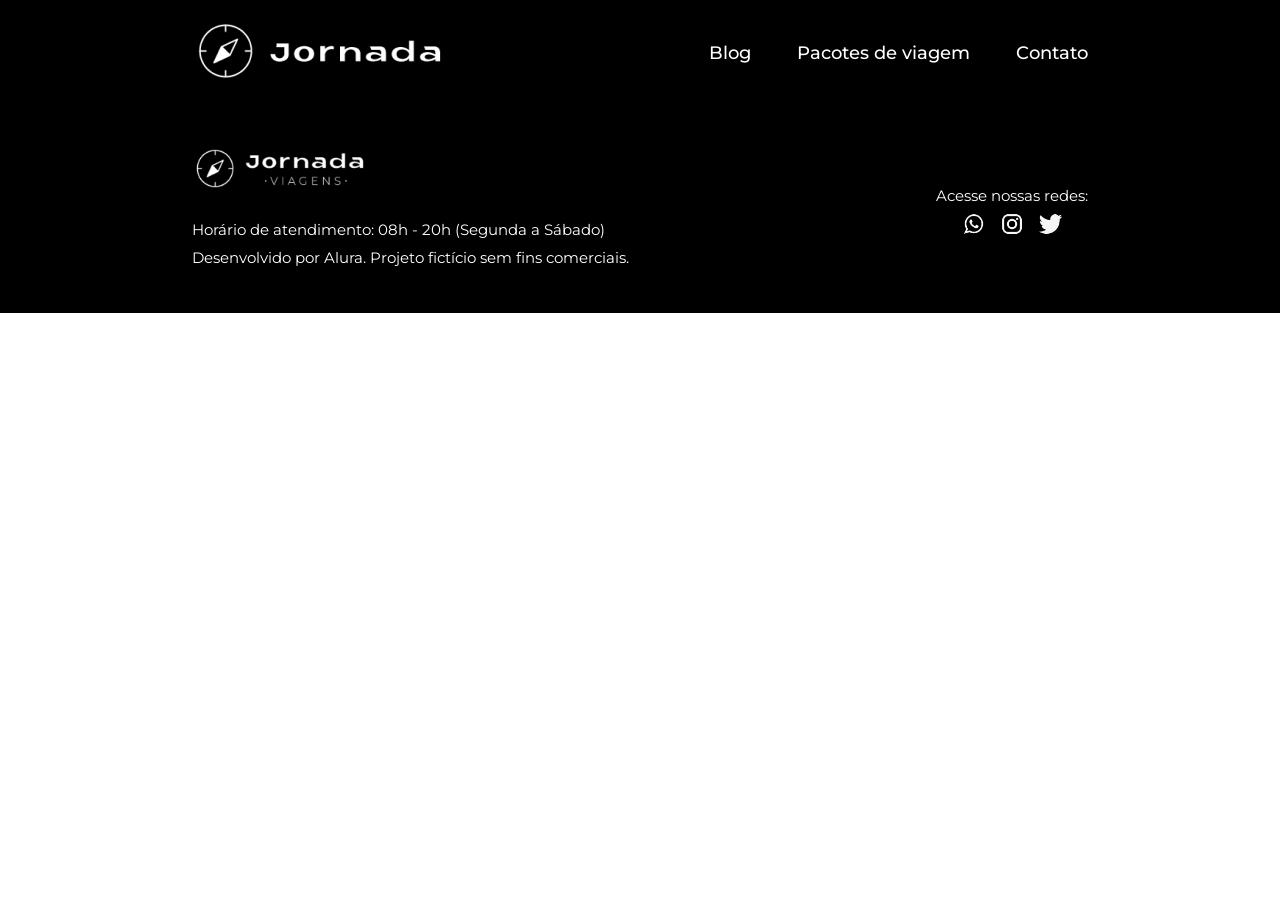
==== blog.html @ e43a86b0 "feat: adiciona estrutua inicial e adiciona header e footer" ====
<!doctype html>
<html lang="pt-br">
  <head>
    <meta charset="UTF-8" />
    <meta name="viewport" content="width=device-width, initial-scale=1.0" />
    <link rel="preconnect" href="https://fonts.googleapis.com" />
    <link rel="preconnect" href="https://fonts.gstatic.com" crossorigin />
    <link
      href="https://fonts.googleapis.com/css2?family=Montserrat:ital,wght@0,100..900;1,100..900&display=swap"
      rel="stylesheet"
    />
    <link rel="icon" href="favicon.png" />
    <link rel="stylesheet" href="style/style.css" />

    <title>Jornada Viagens</title>
  </head>
  <body>
    <header>
      <a href="index.html" title="Voltar Para Página Inicial">
        <picture>
          <source
            media="(min-width:768px)"
            srcset="assets/icon/Logo-provisória-branca-descktop-.png"
          />
          <img
            src="assets/icon/Logo-provisória-branca-celular-tablet.png"
            alt="logo_da_jornada_viagens_com_uma_busula"
          />
        </picture>
      </a>
      <div>
        <label for="menu_hamburguer">
          <img
            class="hamburguer"
            src="assets/icon/icone_menu_branco.png"
            alt="icone_de_menu_hamburguer"
          />
        </label>
        <input id="menu_hamburguer" type="checkbox" hidden />
        <nav class="menu">
          <ul>
            <li>
              <a clas="menu_link" href="blog.html" title="Acessar Blog">Blog</a>
            </li>
            <li>
              <a
                clas="menu_link"
                href="destino.html"
                title="Acessar Pagotes de Viagem"
                >Pacotes de viagem</a
              >
            </li>
            <li>
              <a clas="menu_link" href="contato.html" title="Acessar Contatos"
                >Contato</a
              >
            </li>
          </ul>
        </nav>
      </div>
    </header>
    <main></main>
    <footer class="footer-all">
      <div class="footer-main">
        <img
          class="logo-footer"
          src="assets/icon/Logo-footer.png"
          alt="logo da 'jornada viagens'"
        />
        <h4 class="h4-1">
          Horário de atendimento: 08h - 20h (Segunda a Sábado)
        </h4>
        <h4 class="h4-2">
          Desenvolvido por Alura. Projeto fictício sem fins comerciais.
        </h4>
      </div>
      <div>
        <p>Acesse nossas redes:</p>
        <div class="div-icone">
          <a
            href="#"
            target="_blank"
            title="Acesse o whatsapp do Jornada Viagens"
            ><img
              src="assets/icon/icon-whatsapp.png"
              alt="icone do aplicativo whatsapp"
          /></a>
          <a
            href="#"
            target="_blank"
            title="Acesse o Instagram do Jornada Viagens"
            ><img
              src="assets/icon/icon-instragam.png"
              alt="icone do aplicativo instagram"
          /></a>
          <a href="#" target="_blank" title="Acesse o Twiter do Jornada Viagens"
            ><img
              src="assets/icon/icon-twiter.png"
              alt="icone do aplicativo twiter"
          /></a>
        </div>
      </div>
    </footer>
  </body>
</html>
---- style/style.css ----
@import url(reset.css);
@import url(global.css);
@import url(header.css);
@import url(bottom-hero.css);
@import url(offers.css);
@import url(category.css);
@import url(destination.css);
@import url(payment-terms.css);
@import url(testimonials.css);
@import url(footer.css);
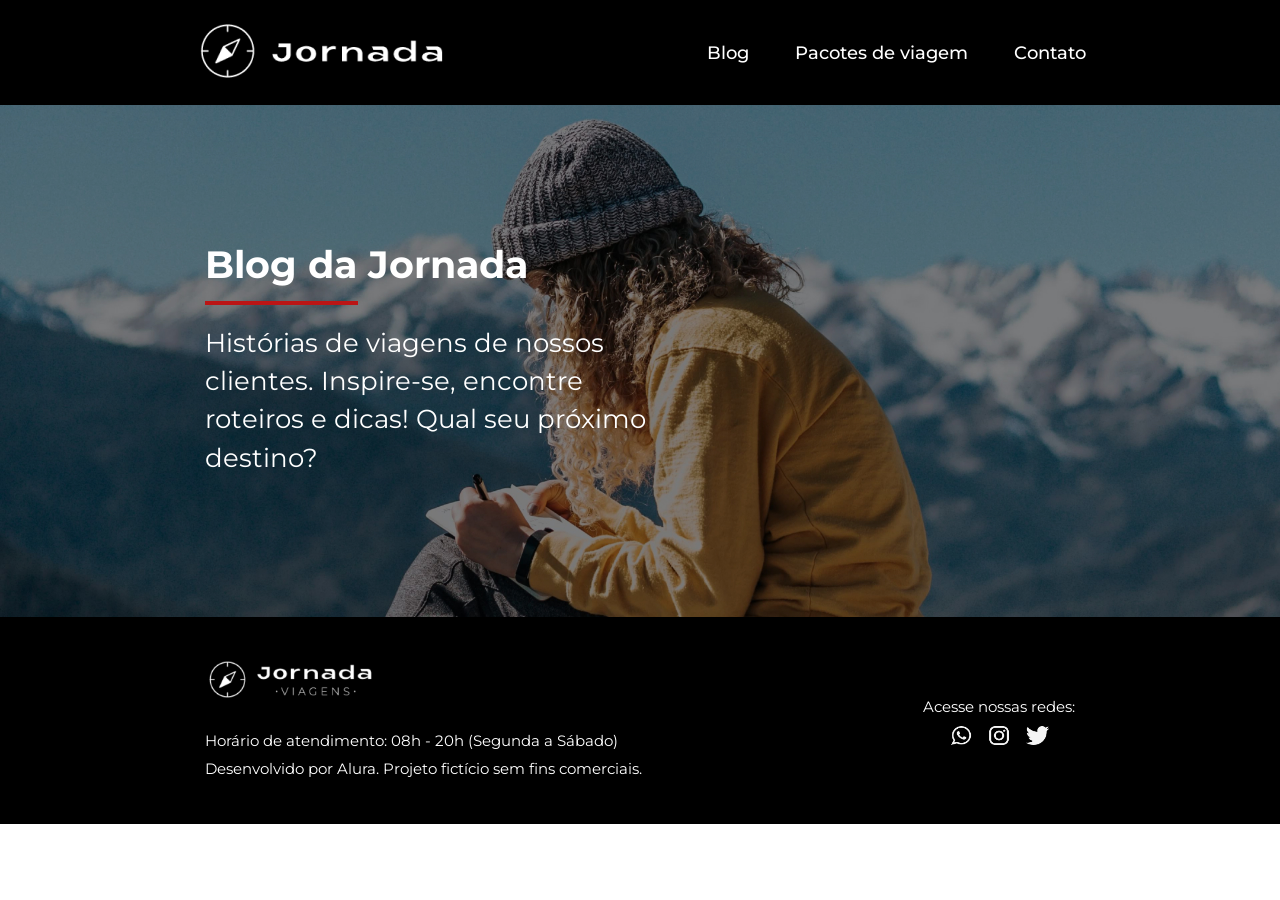
==== commit 50e27efc: "feat: adiciona section hero" ====
--- a/blog.html
+++ b/blog.html
@@ -3,6 +3,20 @@
   <head>
     <meta charset="UTF-8" />
     <meta name="viewport" content="width=device-width, initial-scale=1.0" />
+    <meta
+      name="description"
+      content="Jornada Viagens, uma agência apaixonada por criar viagens inesquecíveis."
+    />
+
+    <meta property="og:type" content="website" />
+    <meta property="og:title" content="Jornada Viagens" />
+    <meta
+      property="og:description"
+      content="Jornada Viagens, uma agência apaixonada por criar viagens inesquecíveis."
+    />
+    <meta property="og:image" content="" />
+    <meta property="og:url" content="" />
+
     <link rel="preconnect" href="https://fonts.googleapis.com" />
     <link rel="preconnect" href="https://fonts.gstatic.com" crossorigin />
     <link
@@ -59,7 +73,20 @@
         </nav>
       </div>
     </header>
-    <main></main>
+    <main>
+      <section class="hero">
+        <div class="hero-img-2">
+          <div class="section-title">
+            <h1>Blog da Jornada</h1>
+            <hr />
+            <h3>
+              Histórias de viagens de nossos clientes. Inspire-se, encontre
+              roteiros e dicas! Qual seu próximo destino?
+            </h3>
+          </div>
+        </div>
+      </section>
+    </main>
     <footer class="footer-all">
       <div class="footer-main">
         <img
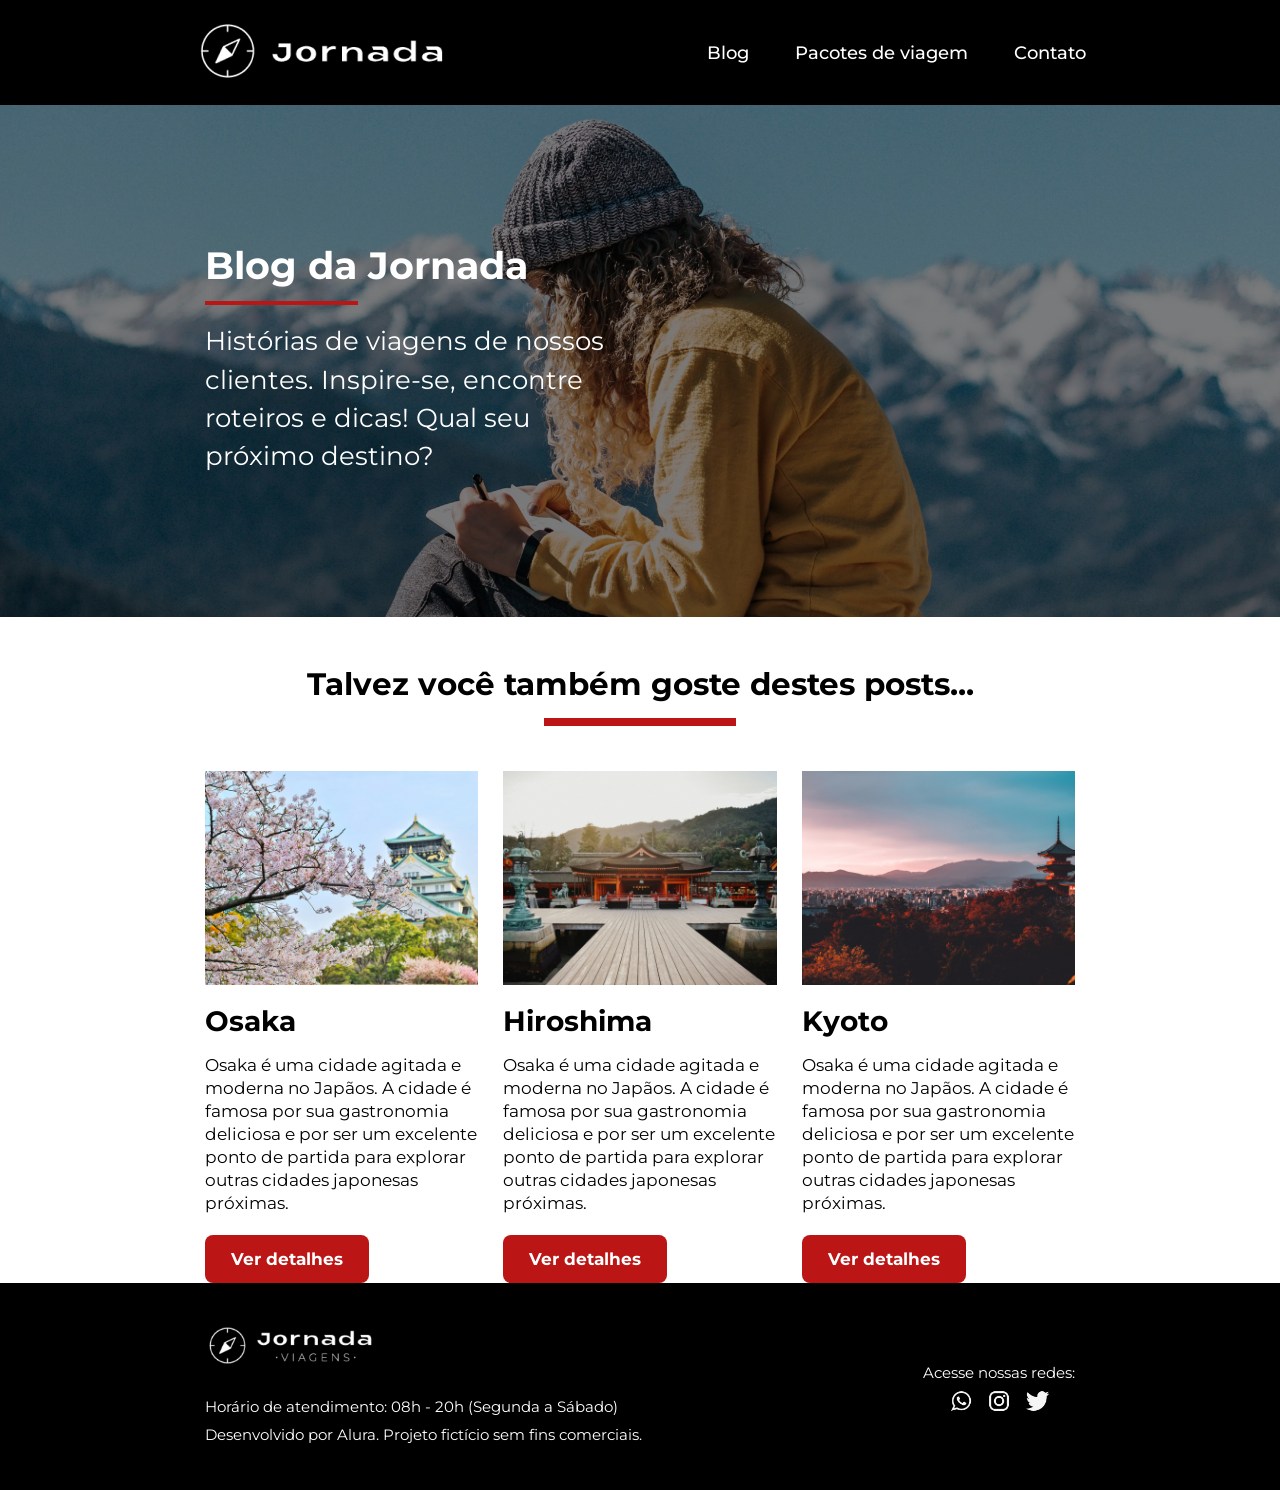
==== commit d911013c: "feat: adiciona section de sugestao" ====
--- a/blog.html
+++ b/blog.html
@@ -84,6 +84,123 @@
               roteiros e dicas! Qual seu próximo destino?
             </h3>
           </div>
+        </div>
+      </section>
+
+      <section class="suggestion">
+        <div class="section-title">
+          <h2>Talvez você também goste destes posts...</h2>
+          <hr />
+        </div>
+
+        <div class="cards-destination">
+          <article>
+            <header>
+              <picture>
+                <source
+                  media="(min-width:1000px)"
+                  srcset="assets/img/suggestion-desktop-osaka.jpg"
+                />
+                <source
+                  media="(min-width:600px)"
+                  srcset="assets/img/suggestion-tablet-osaka.jpg"
+                />
+                <img
+                  src="/assets/img/suggestion-mobile-osaka.jpg"
+                  alt="imagem de uma região de osaka"
+                />
+              </picture>
+              <h3>Osaka</h3>
+            </header>
+
+            <p>
+              Osaka é uma cidade agitada e moderna no Japãos. A cidade é famosa
+              por sua gastronomia deliciosa e por ser um excelente ponto de
+              partida para explorar outras cidades japonesas próximas.
+            </p>
+
+            <footer>
+              <a
+                class="button"
+                href="#"
+                target="_blank"
+                title="ver detalhes sobre osaka"
+                >Ver detalhes</a
+              >
+            </footer>
+          </article>
+
+          <article>
+            <header>
+              <picture>
+                <source
+                  media="(min-width:1000px)"
+                  srcset="assets/img/suggestion-desktop-hiroshima.jpg"
+                />
+                <source
+                  media="(min-width:600px)"
+                  srcset="assets/img/suggestion-tablet-hiroshima.jpg"
+                />
+                <img
+                  src="/assets/img/suggestion-mobile-hiroshima.jpg"
+                  alt="imagem de uma região de osaka"
+                />
+              </picture>
+              <h3>Hiroshima</h3>
+            </header>
+
+            <p>
+              Osaka é uma cidade agitada e moderna no Japãos. A cidade é famosa
+              por sua gastronomia deliciosa e por ser um excelente ponto de
+              partida para explorar outras cidades japonesas próximas.
+            </p>
+
+            <footer>
+              <a
+                class="button"
+                href="#"
+                target="_blank"
+                title="ver detalhes sobre osaka"
+                >Ver detalhes</a
+              >
+            </footer>
+          </article>
+
+          <article>
+            <header>
+              <picture>
+                <source
+                  media="(min-width:1000px)"
+                  srcset="assets/img/suggestion-desktop-kyoto.jpg"
+                />
+                <source
+                  media="(min-width:600px)"
+                  srcset="assets/img/suggestion-tablet-kyoto.jpg"
+                />
+                <img
+                  src="/assets/img/suggestion-mobile-kyoto.jpg"
+                  alt="imagem da cidade de tokyo"
+                />
+              </picture>
+              <h3>Kyoto</h3>
+            </header>
+
+            <p>
+              Osaka é uma cidade agitada e moderna no Japãos. A cidade é famosa
+              por sua gastronomia deliciosa e por ser um excelente ponto de
+              partida para explorar outras cidades japonesas próximas.
+            </p>
+
+            <footer>
+              <a
+                class="button"
+                href="#"
+                target="_blank"
+                title="ver detalhes sobre tokyo"
+                >Ver detalhes</a
+              >
+            </footer>
+          </article>
         </div>
       </section>
     </main>
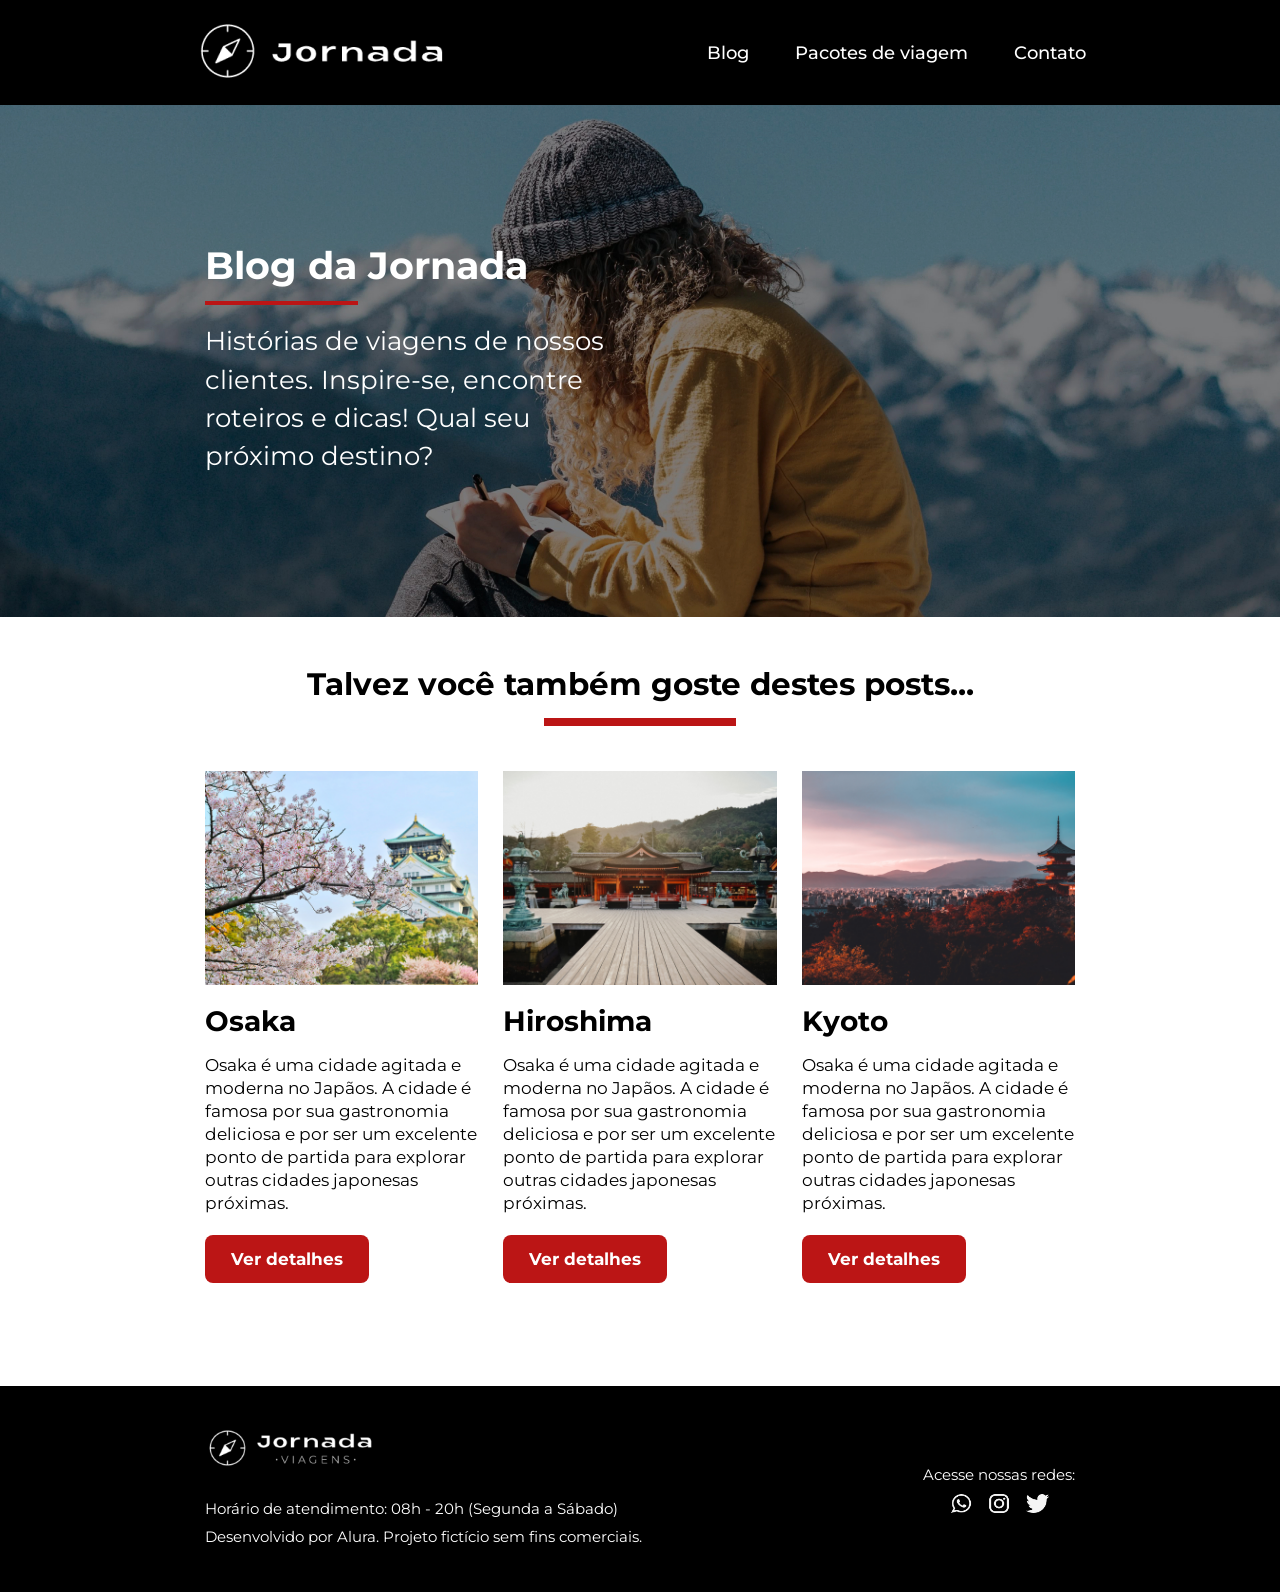
==== commit 5f45996c: "feat: adiciona margin no footer na page blog" ====
--- a/blog.html
+++ b/blog.html
@@ -74,6 +74,7 @@
       </div>
     </header>
     <main>
+      
       <section class="hero">
         <div class="hero-img-2">
           <div class="section-title">
@@ -203,8 +204,9 @@
           </article>
         </div>
       </section>
+
     </main>
-    <footer class="footer-all">
+    <footer class="footer-all fot-blog">
       <div class="footer-main">
         <img
           class="logo-footer"
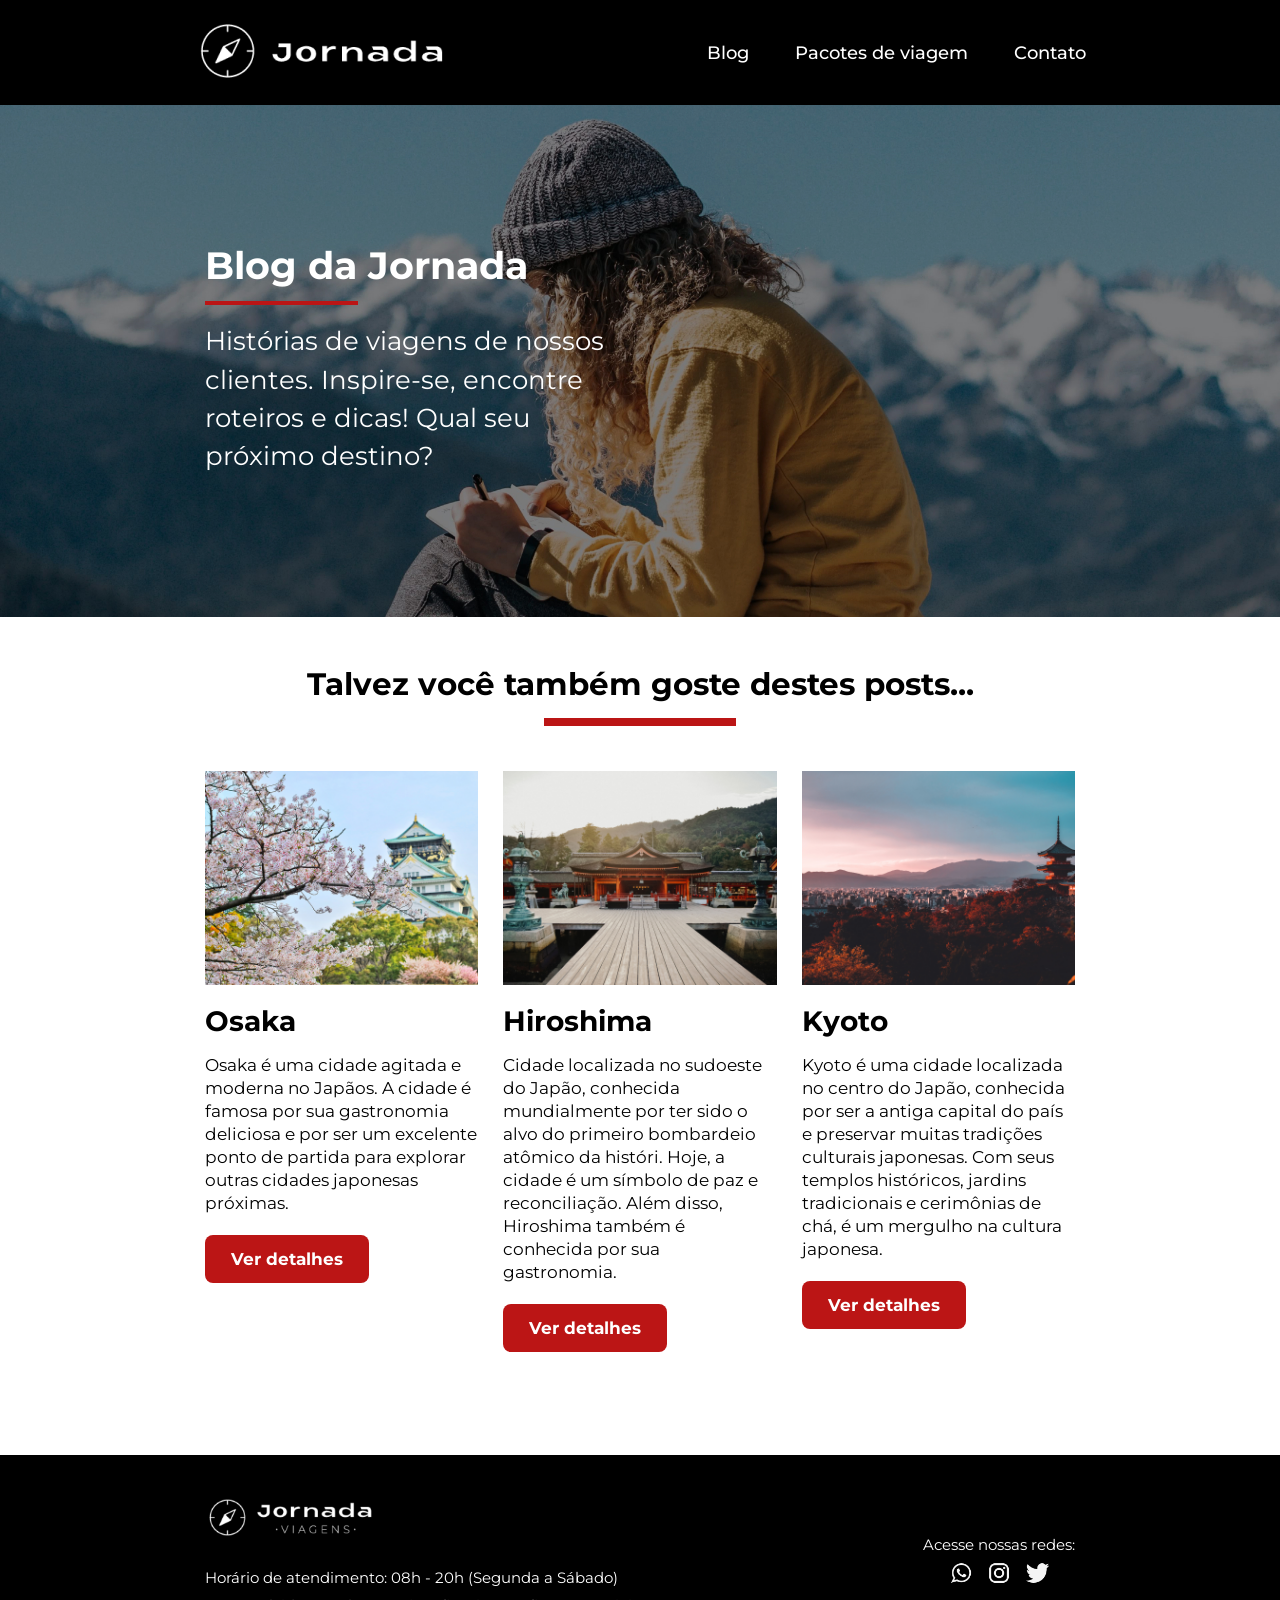
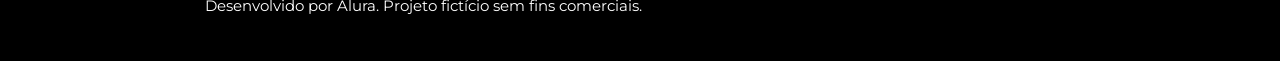
==== commit f443404c: "feat: muda o texto das sujestões" ====
--- a/blog.html
+++ b/blog.html
@@ -151,9 +151,7 @@
             </header>
 
             <p>
-              Osaka é uma cidade agitada e moderna no Japãos. A cidade é famosa
-              por sua gastronomia deliciosa e por ser um excelente ponto de
-              partida para explorar outras cidades japonesas próximas.
+              Cidade localizada no sudoeste do Japão, conhecida mundialmente por ter sido o alvo do primeiro bombardeio atômico da históri. Hoje, a cidade é um símbolo de paz e reconciliação. Além disso, Hiroshima também é conhecida por sua gastronomia.
             </p>
 
             <footer>
@@ -187,9 +185,7 @@
             </header>
 
             <p>
-              Osaka é uma cidade agitada e moderna no Japãos. A cidade é famosa
-              por sua gastronomia deliciosa e por ser um excelente ponto de
-              partida para explorar outras cidades japonesas próximas.
+              Kyoto é uma cidade localizada no centro do Japão, conhecida por ser a antiga capital do país e preservar muitas tradições culturais japonesas. Com seus templos históricos, jardins tradicionais e cerimônias de chá, é um mergulho na cultura japonesa.
             </p>
 
             <footer>
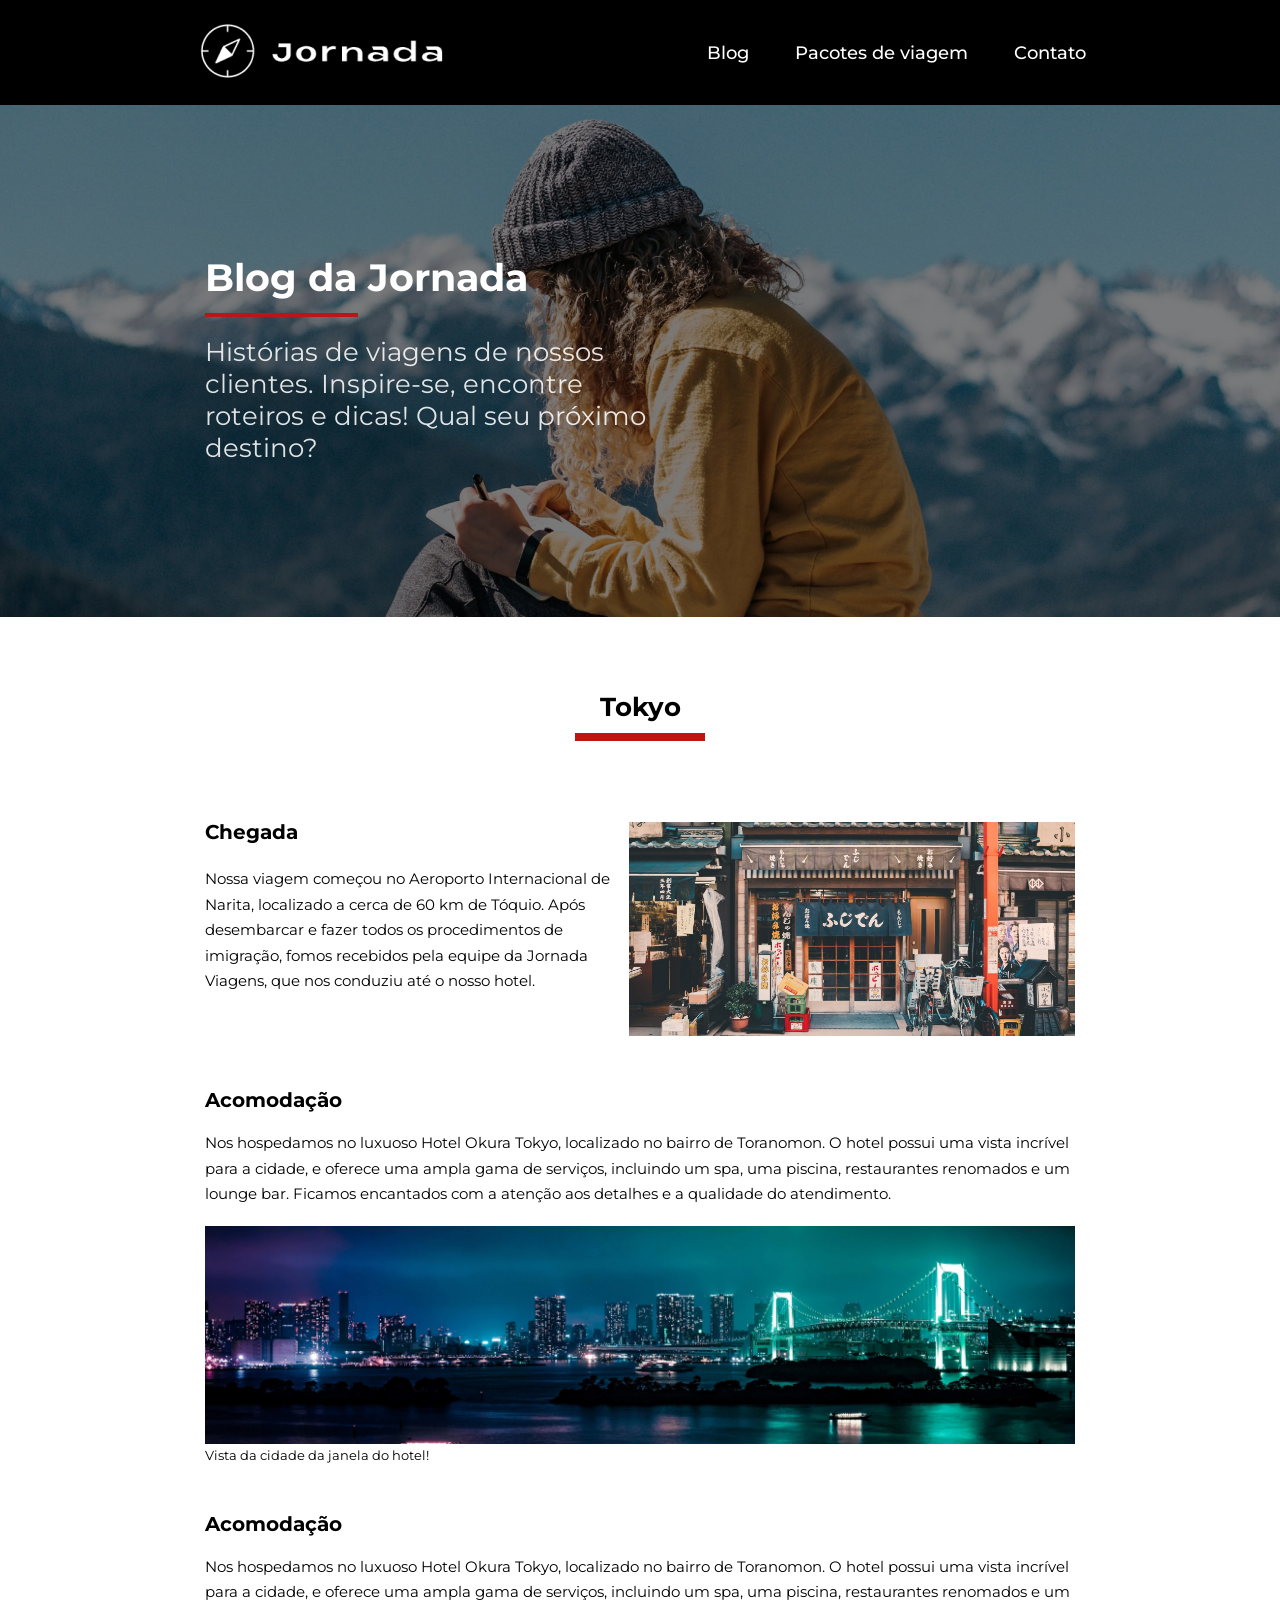
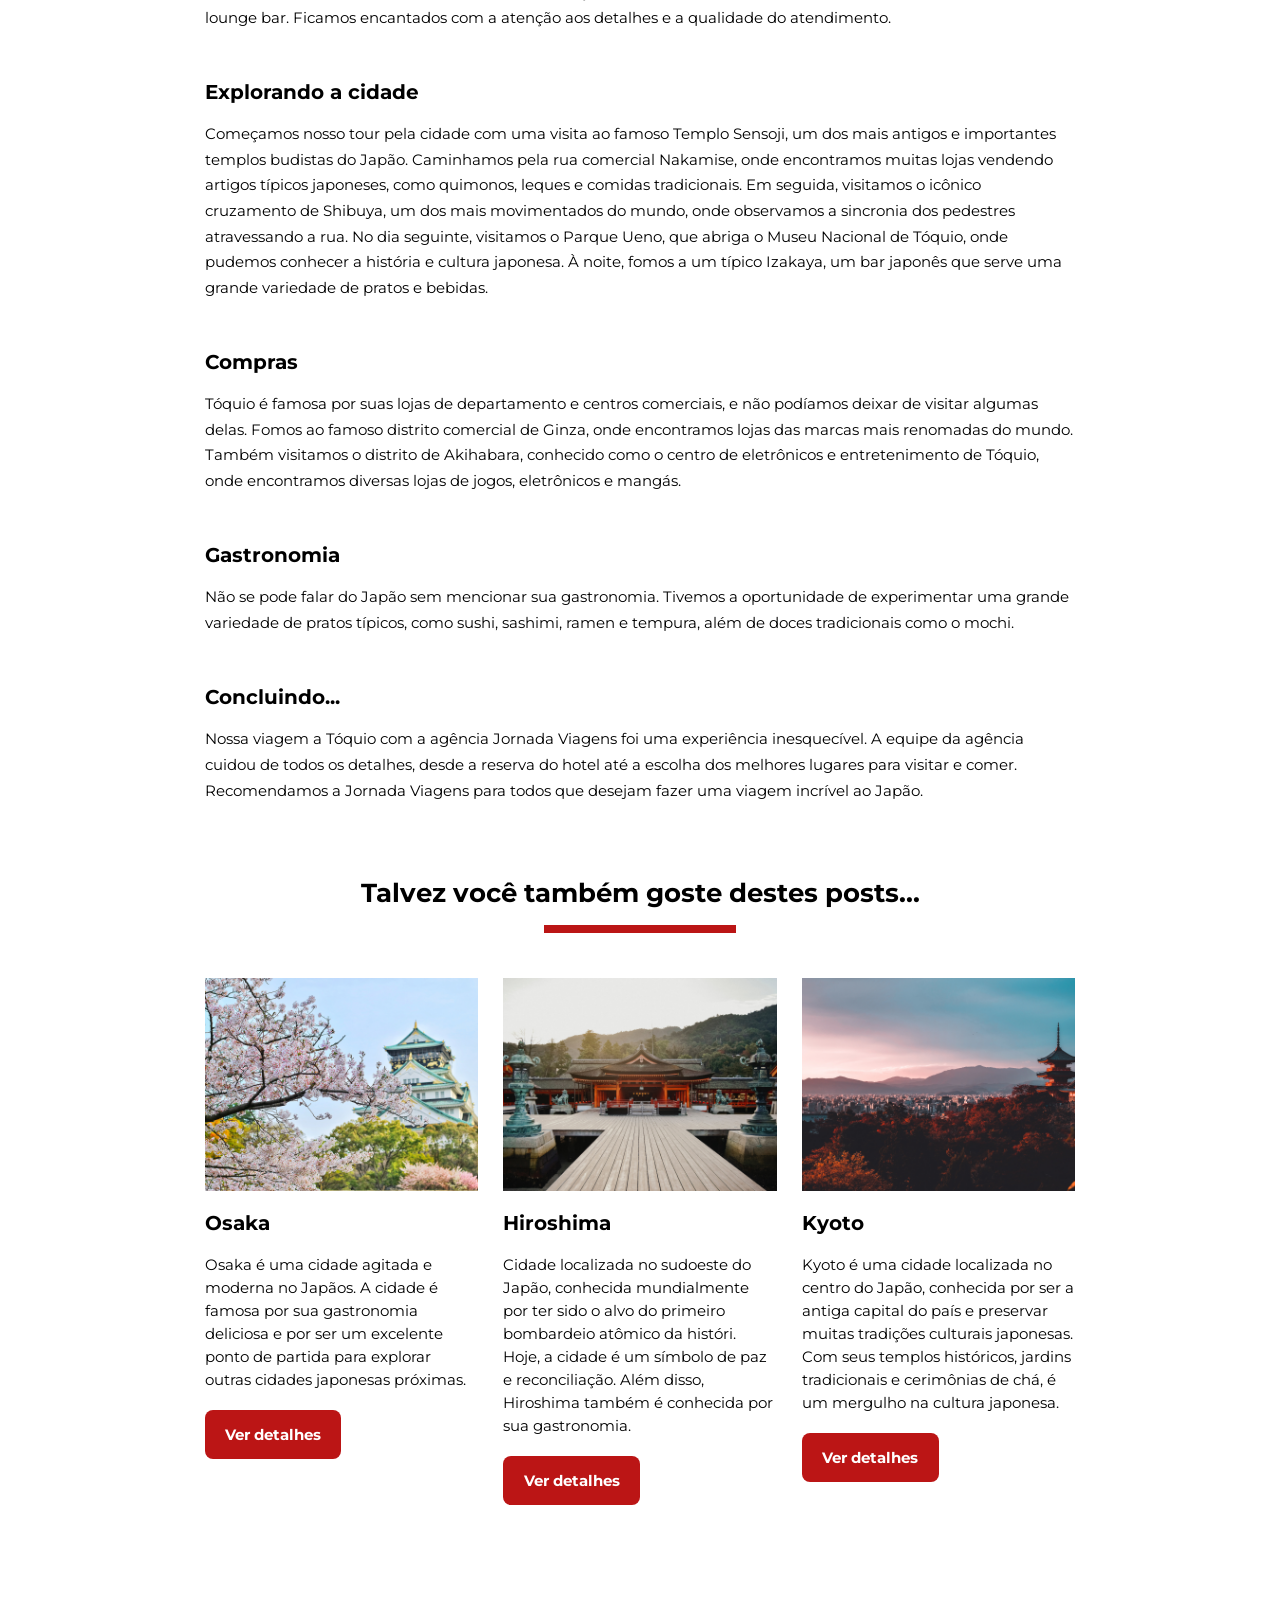
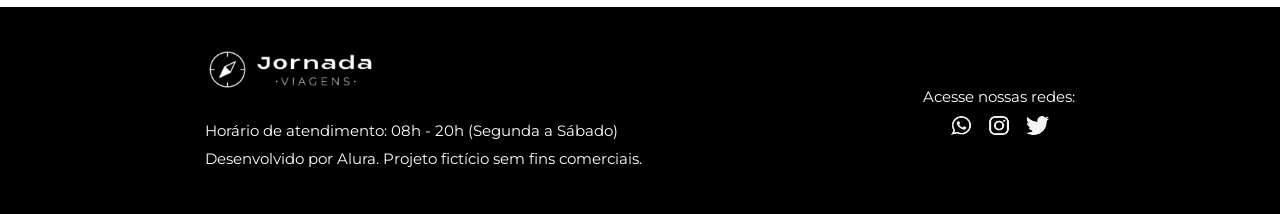
==== commit 1b4a9c8f: "feat: adiciona atalho de root nas tags de texto" ====
--- a/blog.html
+++ b/blog.html
@@ -74,18 +74,140 @@
       </div>
     </header>
     <main>
-      
       <section class="hero">
         <div class="hero-img-2">
           <div class="section-title">
             <h1>Blog da Jornada</h1>
             <hr />
-            <h3>
+            <h2>
               Histórias de viagens de nossos clientes. Inspire-se, encontre
               roteiros e dicas! Qual seu próximo destino?
-            </h3>
+            </h2>
           </div>
         </div>
+      </section>
+
+      <section class="tokyo-section">
+        <div class="section-title">
+          <h2>Tokyo</h2>
+          <hr />
+        </div>
+
+        <article class="content-hero-tokyo-section">
+          <header>
+            <h3>Chegada</h3>
+            <p>
+              Nossa viagem começou no Aeroporto Internacional de Narita,
+              localizado a cerca de 60 km de Tóquio. Após desembarcar e fazer
+              todos os procedimentos de imigração, fomos recebidos pela equipe
+              da Jornada Viagens, que nos conduziu até o nosso hotel.
+            </p>
+          </header>
+          <footer>
+            <picture>
+              <source
+                media="(min-width:1000px)"
+                srcset="assets/img/img-section-tokyo-1-desktop.jpg"
+              />
+              <source
+                media="(min-width:500px)"
+                srcset="assets/img/img-section-tokyo-1-tablet.jpg"
+              />
+              <img
+                src="assets/img/img-section-tokyo-1-mobile.jpg"
+                alt="imagem de uma loja em japosena."
+              />
+            </picture>
+          </footer>
+        </article>
+
+        <article>
+          <h3>Acomodação</h3>
+          <p>
+            Nos hospedamos no luxuoso Hotel Okura Tokyo, localizado no bairro de
+            Toranomon. O hotel possui uma vista incrível para a cidade, e
+            oferece uma ampla gama de serviços, incluindo um spa, uma piscina,
+            restaurantes renomados e um lounge bar. Ficamos encantados com a
+            atenção aos detalhes e a qualidade do atendimento.
+          </p>
+
+          <picture class="tokyo-picuture-2">
+            <source
+              media="(min-width:1000px)"
+              srcset="assets/img/img-section-tokyo-2-desktop.jpg"
+            />
+            <source
+              media="(min-width:500px)"
+              srcset="assets/img/img-section-tokyo-2-tablet.jpg"
+            />
+            <img
+              src="assets/img/img-section-tokyo-2-mobile.jpg"
+              alt="imagem da cidade de tokyo de noite."
+            />
+            <span>Vista da cidade da janela do hotel!</span>
+          </picture>
+        </article>
+
+        <article>
+          <h3>Acomodação</h3>
+          <p>
+            Nos hospedamos no luxuoso Hotel Okura Tokyo, localizado no bairro de
+            Toranomon. O hotel possui uma vista incrível para a cidade, e
+            oferece uma ampla gama de serviços, incluindo um spa, uma piscina,
+            restaurantes renomados e um lounge bar. Ficamos encantados com a
+            atenção aos detalhes e a qualidade do atendimento.
+          </p>
+        </article>
+
+        <article>
+          <h3>Explorando a cidade</h3>
+          <p>
+            Começamos nosso tour pela cidade com uma visita ao famoso Templo
+            Sensoji, um dos mais antigos e importantes templos budistas do
+            Japão. Caminhamos pela rua comercial Nakamise, onde encontramos
+            muitas lojas vendendo artigos típicos japoneses, como quimonos,
+            leques e comidas tradicionais. Em seguida, visitamos o icônico
+            cruzamento de Shibuya, um dos mais movimentados do mundo, onde
+            observamos a sincronia dos pedestres atravessando a rua. No dia
+            seguinte, visitamos o Parque Ueno, que abriga o Museu Nacional de
+            Tóquio, onde pudemos conhecer a história e cultura japonesa. À
+            noite, fomos a um típico Izakaya, um bar japonês que serve uma
+            grande variedade de pratos e bebidas.
+          </p>
+        </article>
+
+        <article>
+          <h3>Compras</h3>
+          <p>
+            Tóquio é famosa por suas lojas de departamento e centros comerciais,
+            e não podíamos deixar de visitar algumas delas. Fomos ao famoso
+            distrito comercial de Ginza, onde encontramos lojas das marcas mais
+            renomadas do mundo. Também visitamos o distrito de Akihabara,
+            conhecido como o centro de eletrônicos e entretenimento de Tóquio,
+            onde encontramos diversas lojas de jogos, eletrônicos e mangás.
+          </p>
+        </article>
+
+        <article>
+          <h3>Gastronomia</h3>
+          <p>
+            Não se pode falar do Japão sem mencionar sua gastronomia. Tivemos a
+            oportunidade de experimentar uma grande variedade de pratos típicos,
+            como sushi, sashimi, ramen e tempura, além de doces tradicionais
+            como o mochi.
+          </p>
+        </article>
+
+        <article>
+          <h3>Concluindo...</h3>
+          <p>
+            Nossa viagem a Tóquio com a agência Jornada Viagens foi uma
+            experiência inesquecível. A equipe da agência cuidou de todos os
+            detalhes, desde a reserva do hotel até a escolha dos melhores
+            lugares para visitar e comer. Recomendamos a Jornada Viagens para
+            todos que desejam fazer uma viagem incrível ao Japão.
+          </p>
+        </article>
       </section>
 
       <section class="suggestion">
@@ -151,7 +273,10 @@
             </header>
 
             <p>
-              Cidade localizada no sudoeste do Japão, conhecida mundialmente por ter sido o alvo do primeiro bombardeio atômico da históri. Hoje, a cidade é um símbolo de paz e reconciliação. Além disso, Hiroshima também é conhecida por sua gastronomia.
+              Cidade localizada no sudoeste do Japão, conhecida mundialmente por
+              ter sido o alvo do primeiro bombardeio atômico da históri. Hoje, a
+              cidade é um símbolo de paz e reconciliação. Além disso, Hiroshima
+              também é conhecida por sua gastronomia.
             </p>
 
             <footer>
@@ -185,7 +310,11 @@
             </header>
 
             <p>
-              Kyoto é uma cidade localizada no centro do Japão, conhecida por ser a antiga capital do país e preservar muitas tradições culturais japonesas. Com seus templos históricos, jardins tradicionais e cerimônias de chá, é um mergulho na cultura japonesa.
+              Kyoto é uma cidade localizada no centro do Japão, conhecida por
+              ser a antiga capital do país e preservar muitas tradições
+              culturais japonesas. Com seus templos históricos, jardins
+              tradicionais e cerimônias de chá, é um mergulho na cultura
+              japonesa.
             </p>
 
             <footer>
@@ -200,7 +329,6 @@
           </article>
         </div>
       </section>
-
     </main>
     <footer class="footer-all fot-blog">
       <div class="footer-main">
--- a/style/style.css
+++ b/style/style.css
@@ -8,6 +8,7 @@
 @import url(payment-terms.css);
 @import url(testimonials.css);
 @import url(footer.css);
+@import url(tokyo.css);
 
 
 
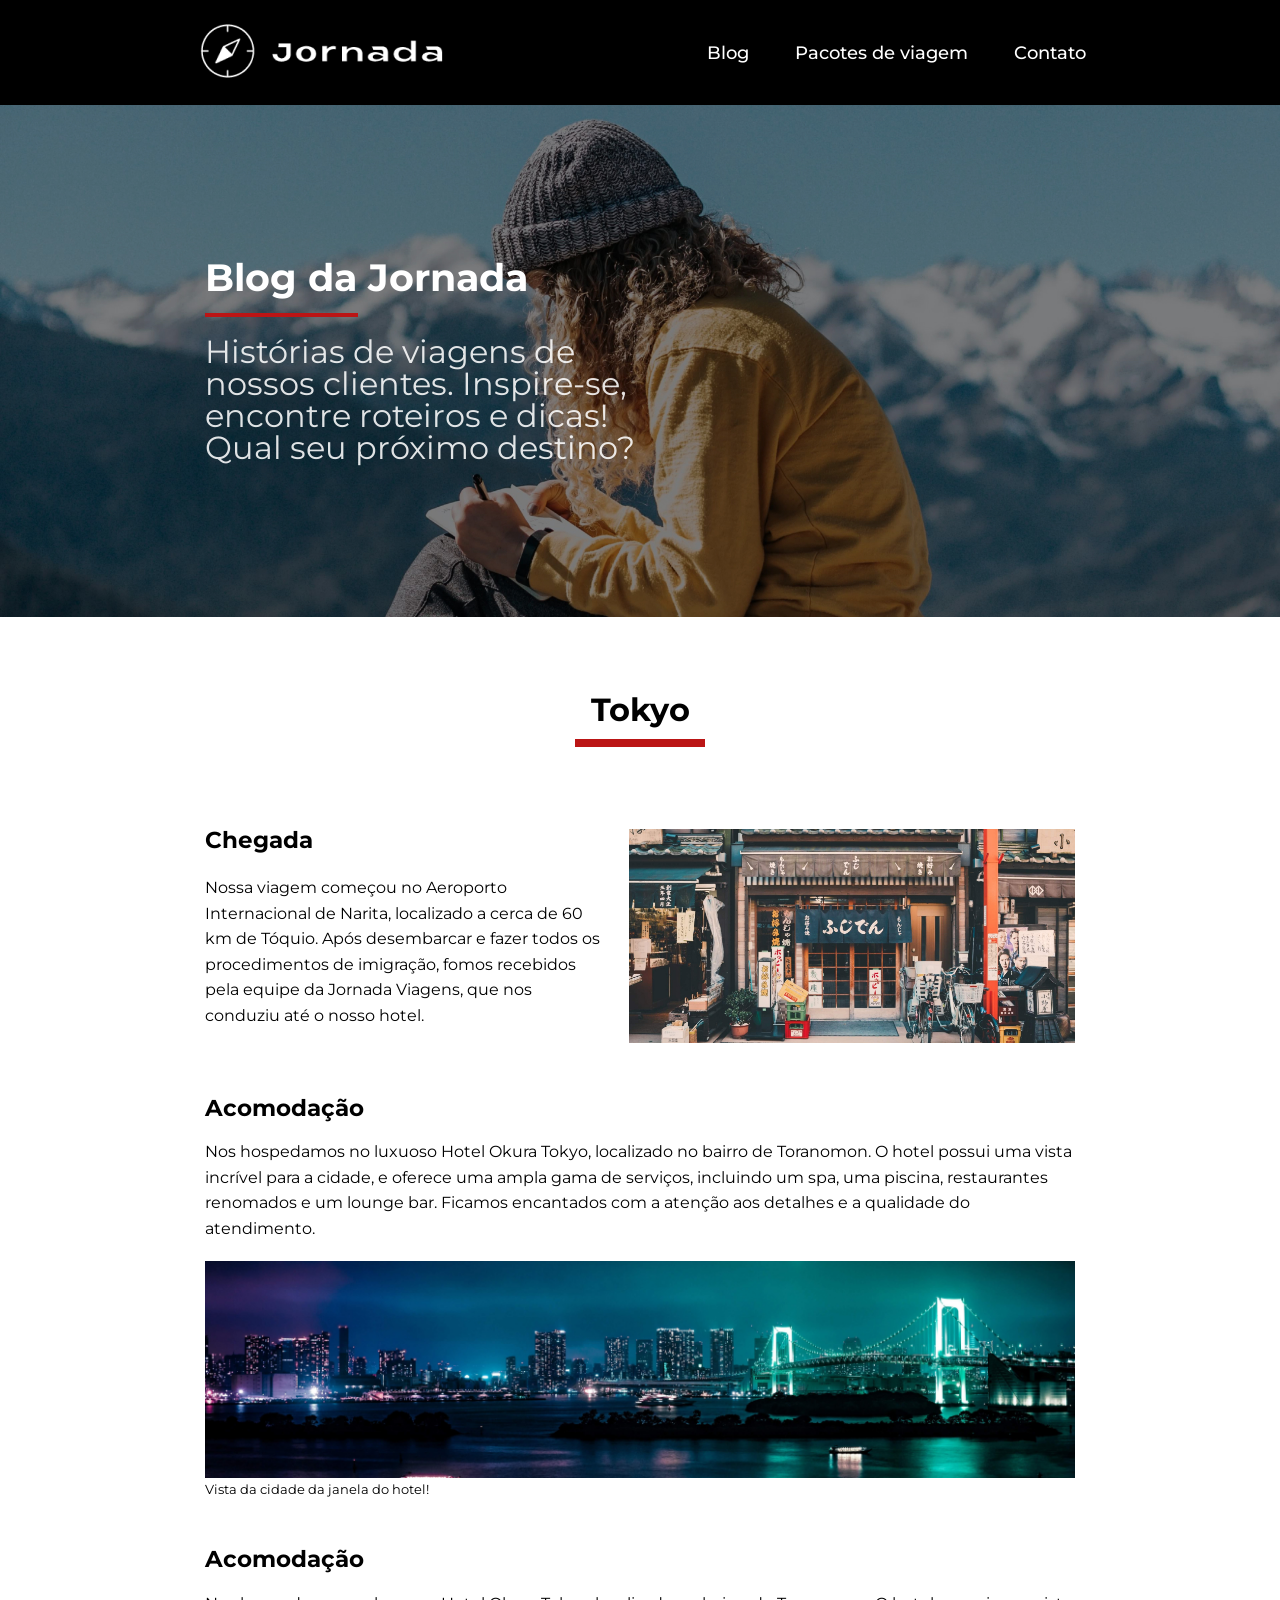
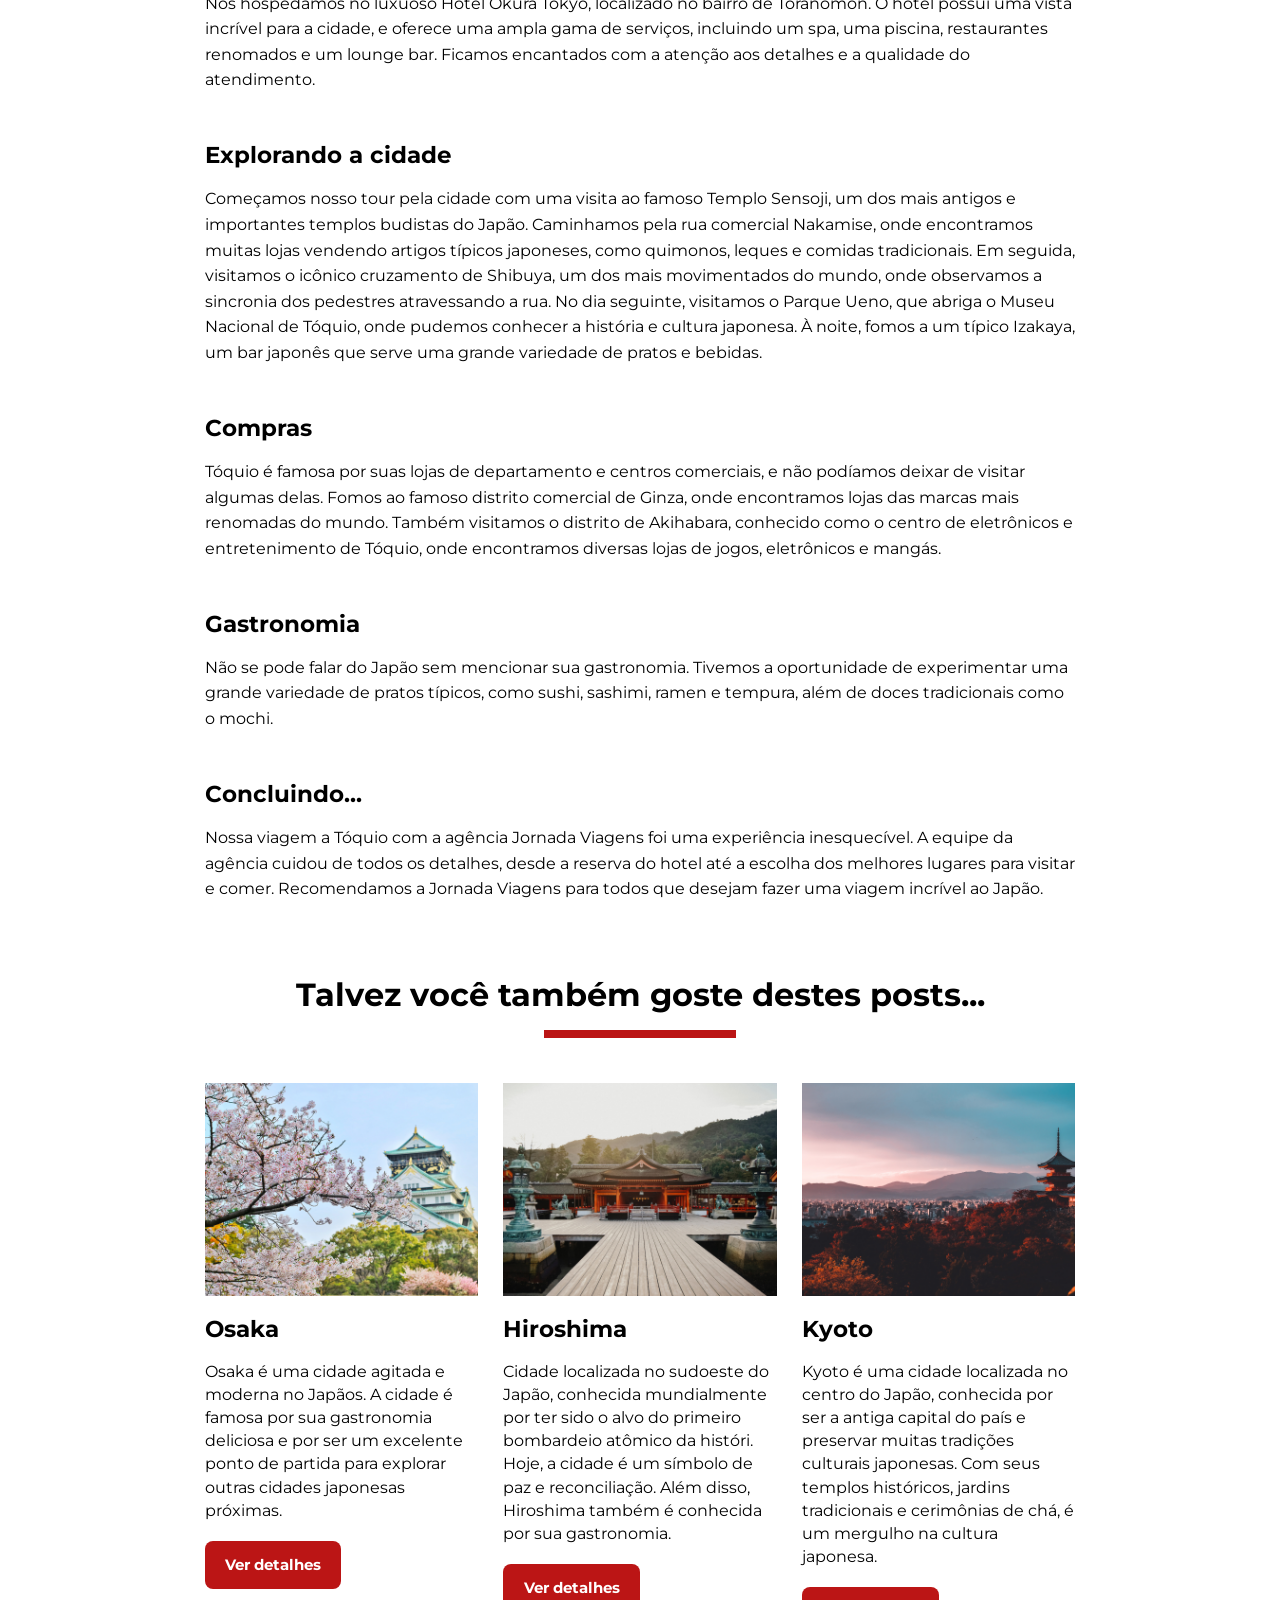
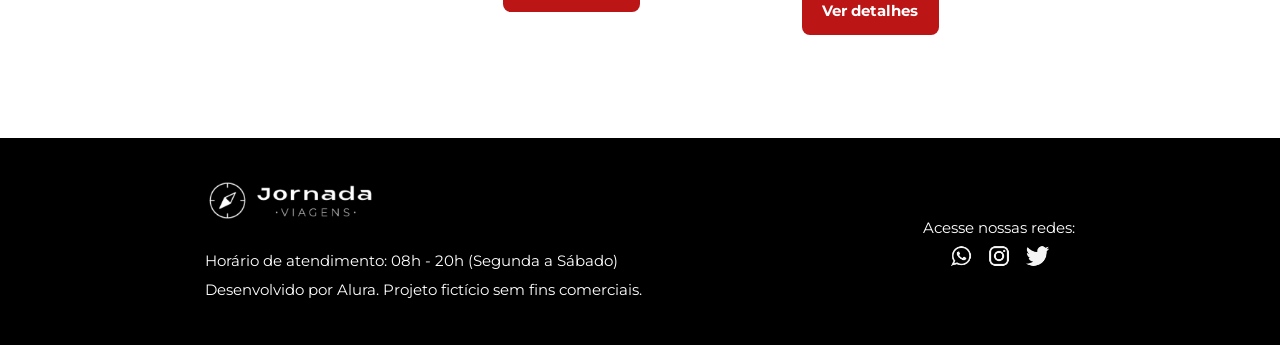
==== commit 0d81ad92: "fix: correção de title na pagina blog" ====
--- a/blog.html
+++ b/blog.html
@@ -284,7 +284,7 @@
                 class="button"
                 href="#"
                 target="_blank"
-                title="ver detalhes sobre osaka"
+                title="ver detalhes sobre Hiroshima"
                 >Ver detalhes</a
               >
             </footer>
@@ -322,7 +322,7 @@
                 class="button"
                 href="#"
                 target="_blank"
-                title="ver detalhes sobre tokyo"
+                title="ver detalhes sobre Kyoto"
                 >Ver detalhes</a
               >
             </footer>
--- a/style/style.css
+++ b/style/style.css
@@ -9,6 +9,7 @@
 @import url(testimonials.css);
 @import url(footer.css);
 @import url(tokyo.css);
+@import url(forms.css);
 
 
 
